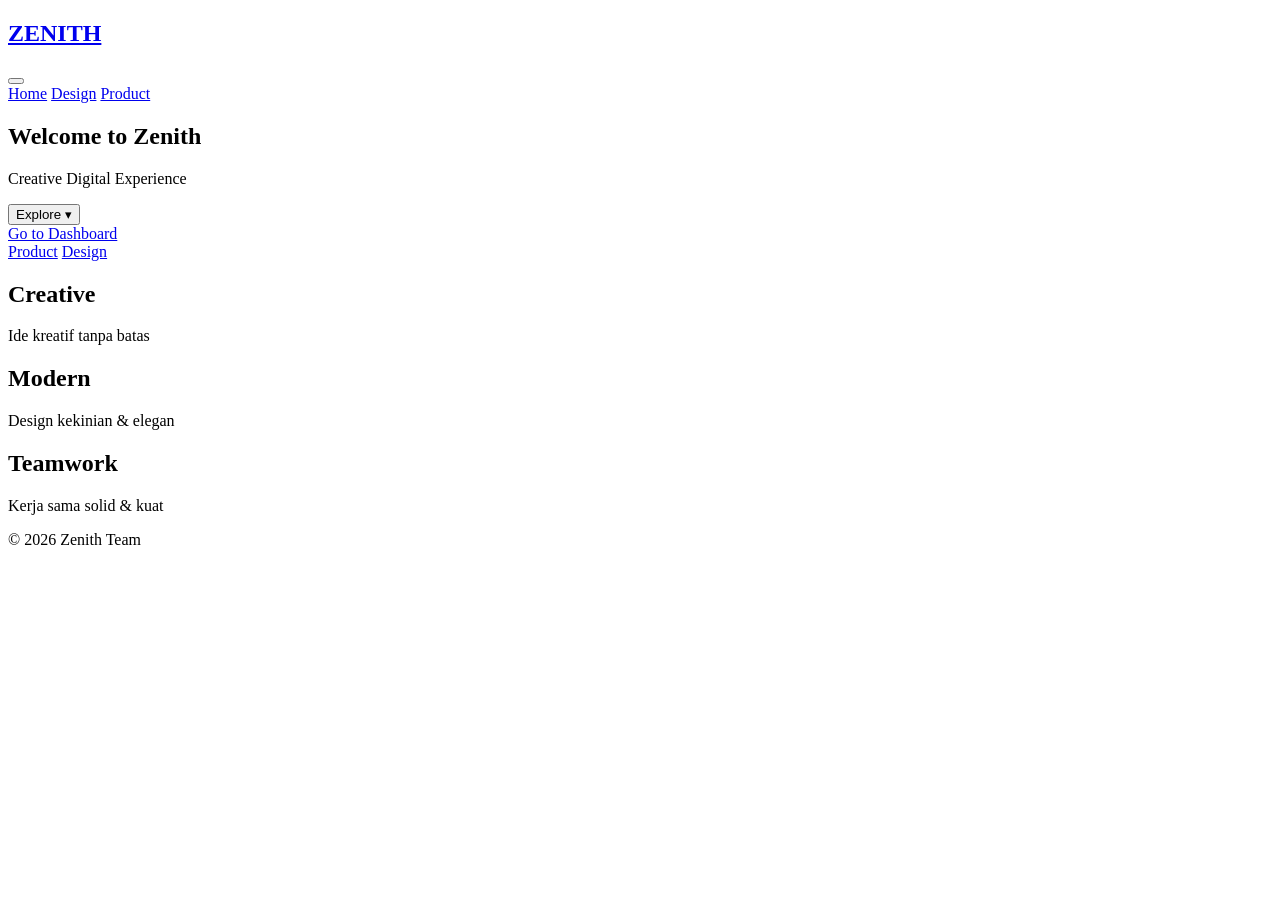
==== dashboard.html @ 497dcad2 "Add files via upload" ====
<!DOCTYPE html>
<html lang="id">

<head>
    <meta charset="UTF-8">
    <meta name="viewport" content="width=device-width, initial-scale=1.0">
    <title>Zenith Website</title>

    <link href="https://fonts.googleapis.com/css2?family=Poppins:wght@300;400;600&display=swap" rel="stylesheet">
    <link rel="stylesheet" href="css/dashboard.css">
</head>

<body>

    <nav>
        <a href="dashboard.html" class="brand-logo">
            <h1>ZENITH</h1>
        </a>
        
        <button class="menu-toggle" id="menuToggle" aria-label="Toggle navigation">
            <span class="bar"></span>
            <span class="bar"></span>
            <span class="bar"></span>
        </button>

        <div class="nav-links" id="navLinks">
            <a href="dashboard.html">Home</a>
            <a href="design.html">Design</a>
            <a href="index.html">Product</a>
        </div>
    </nav>

    <section class="hero">
        <h1>Welcome to Zenith</h1>
        <p>Creative Digital Experience</p>

        <div class="dropdown">
            <button class="btn" id="dropBtn">
                Explore <span class="arrow">&#9662;</span>
            </button>
            <div class="dropdown-content" id="myDropdown">
                <a href="dashboard.html">Go to Dashboard</a>
                <div class="dropdown-divider"></div>
                <a href="index.html">Product</a>
                <a href="design.html">Design</a>
            </div>
        </div>
    </section>

    <div class="container">
        <div class="card">
            <h2>Creative</h2>
            <p>Ide kreatif tanpa batas</p>
        </div>

        <div class="card">
            <h2>Modern</h2>
            <p>Design kekinian & elegan</p>
        </div>

        <div class="card">
            <h2>Teamwork</h2>
            <p>Kerja sama solid & kuat</p>
        </div>
    </div>

    <footer>
        <p>&copy; 2026 Zenith Team</p>
    </footer>

    <script>
        // --- 1. OTOMATIS DETEKSI HALAMAN AKTIF ---
        // Kode ini membaca URL browser dan otomatis menyalakan menu yang sesuai
        const currentUrl = window.location.pathname;
        const navLinksArray = document.querySelectorAll('nav .nav-links a');
        
        navLinksArray.forEach(link => {
            const hrefAttr = link.getAttribute('href');
            if (currentUrl.endsWith(hrefAttr) || (hrefAttr === 'dashboard.html' && currentUrl === '/')) {
                link.classList.add('active');
            }
        });

        // --- 2. LOGIKA DROPDOWN "EXPLORE" ---
        const dropBtn = document.getElementById("dropBtn");
        const myDropdown = document.getElementById("myDropdown");

        dropBtn.addEventListener("click", function(event) {
            event.stopPropagation();
            myDropdown.classList.toggle("show");
            dropBtn.classList.toggle("active");
        });

        // --- 3. LOGIKA HAMBURGER MENU (MOBILE) ---
        const menuToggle = document.getElementById("menuToggle");
        const navLinks = document.getElementById("navLinks");

        menuToggle.addEventListener("click", function(event) {
            event.stopPropagation();
            menuToggle.classList.toggle("active");
            navLinks.classList.toggle("active");
        });

        // --- 4. KLIK DI LUAR UNTUK MENUTUP ELEMEN ---
        window.addEventListener("click", function(event) {
            // Tutup Dropdown jika klik di luar area dropdown
            if (!myDropdown.contains(event.target) && event.target !== dropBtn) {
                myDropdown.classList.remove("show");
                dropBtn.classList.remove("active");
            }
            // Tutup Hamburger Menu jika klik di luar area navbar
            if (!navLinks.contains(event.target) && !menuToggle.contains(event.target)) {
                menuToggle.classList.remove("active");
                navLinks.classList.remove("active");
            }
        });
    </script>

</body>
</html>
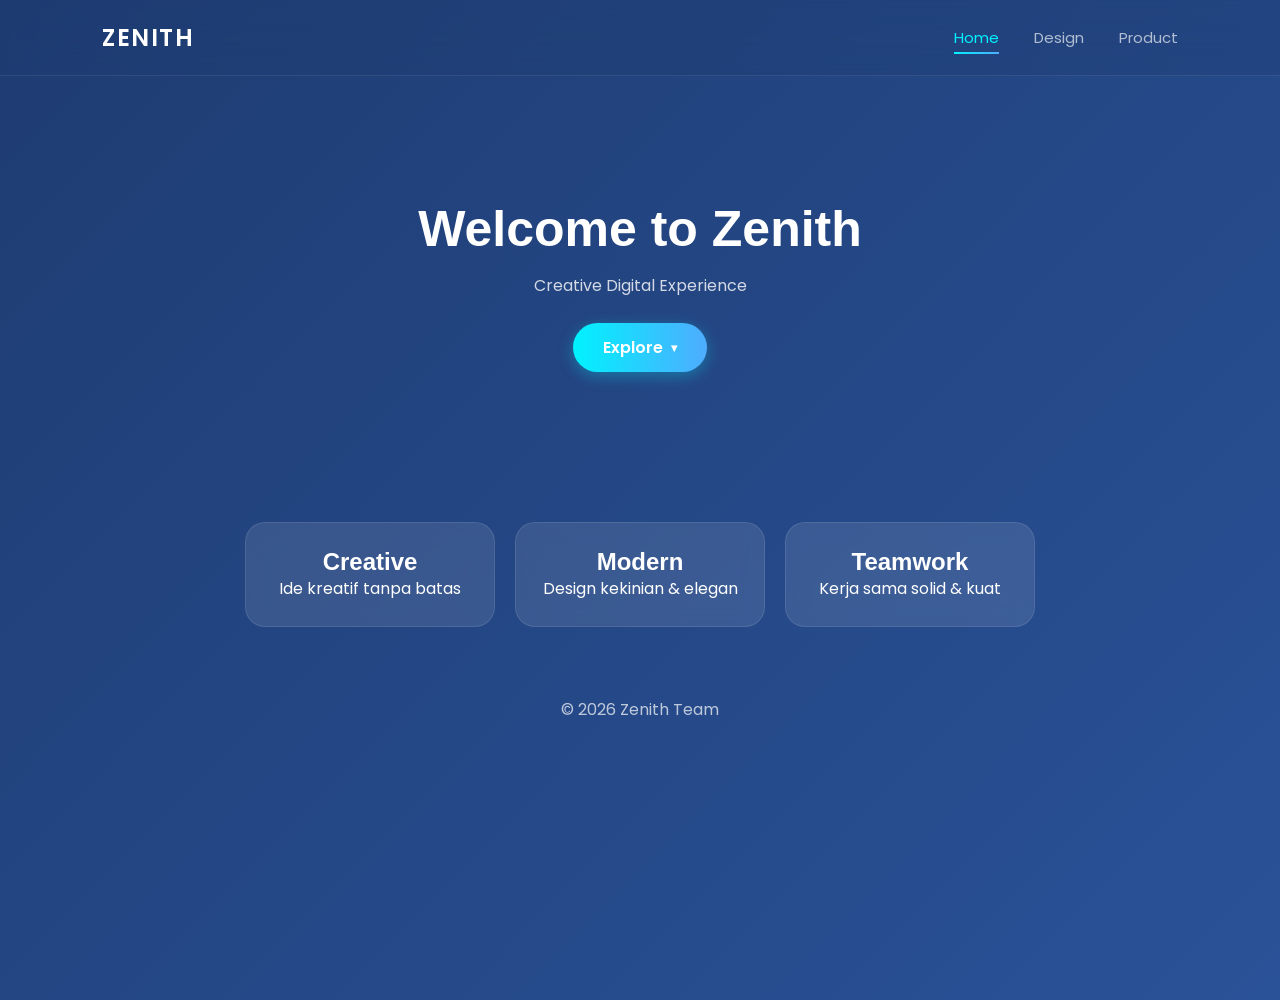
==== commit f3f5f2e3: "Update dashboard.html" ====
--- a/dashboard.html
+++ b/dashboard.html
@@ -7,7 +7,7 @@
     <title>Zenith Website</title>
 
     <link href="https://fonts.googleapis.com/css2?family=Poppins:wght@300;400;600&display=swap" rel="stylesheet">
-    <link rel="stylesheet" href="css/dashboard.css">
+    <link rel="stylesheet" href="dashboard.css">
 </head>
 
 <body>
@@ -117,4 +117,4 @@
     </script>
 
 </body>
-</html>+</html>
--- a/dashboard.css
+++ b/dashboard.css
@@ -0,0 +1,302 @@
+/* --- RESET & BASE STYLES --- */
+* {
+    margin: 0;
+    padding: 0;
+    box-sizing: border-box;
+    font-family: 'Poppins', sans-serif;
+}
+
+body {
+    background: linear-gradient(135deg, #1e3c72, #2a5298);
+    color: white;
+    min-height: 100vh;
+}
+
+/* --- MODERN NAVBAR WITH GLASSMORPHISM --- */
+nav {
+    display: flex;
+    justify-content: space-between;
+    align-items: center;
+    padding: 20px 8%;
+    position: fixed; /* Membuat navbar melayang tetap di atas */
+    top: 0;
+    left: 0;
+    width: 100%;
+    z-index: 1000;
+    background: rgba(30, 60, 114, 0.3); 
+    backdrop-filter: blur(15px);
+    -webkit-backdrop-filter: blur(15px);
+    border-bottom: 1px solid rgba(255, 255, 255, 0.08);
+    transition: all 0.4s ease;
+}
+
+nav .brand-logo {
+    text-decoration: none;
+}
+
+/* Logo Putih Solid Bersih */
+nav h1 {
+    font-weight: 600;
+    letter-spacing: 1.5px;
+    color: #ffffff; 
+}
+
+nav .nav-links {
+    display: flex;
+    align-items: center;
+}
+
+nav .nav-links a {
+    margin-left: 35px;
+    text-decoration: none;
+    color: rgba(255, 255, 255, 0.65); /* Sedikit redup saat tidak aktif agar kontras bagus */
+    transition: color 0.3s ease;
+    font-size: 15px;
+    font-weight: 400;
+    position: relative;
+    padding: 5px 0;
+}
+
+/* Efek garis bawah animasi saat menu di-hover atau aktif */
+nav .nav-links a::after {
+    content: '';
+    position: absolute;
+    bottom: 0;
+    left: 0;
+    width: 0;
+    height: 2px;
+    background: linear-gradient(90deg, #00f2fe, #4facfe);
+    transition: width 0.3s ease;
+}
+
+nav .nav-links a:hover::after,
+nav .nav-links a.active::after {
+    width: 100%;
+}
+
+nav .nav-links a:hover,
+nav .nav-links a.active {
+    color: #00f2fe; /* Menyala biru cyan terang saat aktif */
+}
+
+/* Tombol Hamburger (Default Tersembunyi di Desktop) */
+.menu-toggle {
+    display: none;
+    flex-direction: column;
+    justify-content: space-between;
+    width: 24px;
+    height: 18px;
+    background: transparent;
+    border: none;
+    cursor: pointer;
+    z-index: 1001;
+}
+
+.menu-toggle .bar {
+    height: 2px;
+    width: 100%;
+    background-color: white;
+    border-radius: 5px;
+    transition: all 0.3s ease;
+}
+
+/* --- HERO SECTION --- */
+.hero {
+    margin-top: 100px; /* Jarak aman agar konten tidak tertutup navbar fixed */
+    text-align: center;
+    padding: 100px 20px;
+    animation: fadeIn 1.5s ease;
+}
+
+.hero h1 {
+    font-size: 50px;
+}
+
+.hero p {
+    margin: 15px 0 25px 0;
+    opacity: 0.8;
+}
+
+/* --- DROPDOWN DESIGN --- */
+.dropdown {
+    position: relative;
+    display: inline-block;
+}
+
+.btn {
+    padding: 12px 30px;
+    border: none;
+    border-radius: 25px;
+    background: linear-gradient(90deg, #00f2fe, #4facfe);
+    color: white;
+    font-weight: 600;
+    font-size: 16px;
+    cursor: pointer;
+    transition: 0.3s;
+    display: inline-flex;
+    align-items: center;
+    gap: 8px;
+    box-shadow: 0 4px 15px rgba(0, 242, 254, 0.3);
+}
+
+.btn:hover {
+    transform: scale(1.05);
+    box-shadow: 0 6px 20px rgba(0, 242, 254, 0.5);
+}
+
+.arrow {
+    font-size: 12px;
+    transition: transform 0.3s ease;
+}
+
+.btn.active .arrow {
+    transform: rotate(180deg);
+}
+
+.dropdown-content {
+    display: none;
+    position: absolute;
+    top: 125%;
+    left: 50%;
+    transform: translateX(-50%);
+    background: rgba(255, 255, 255, 0.08);
+    backdrop-filter: blur(15px);
+    -webkit-backdrop-filter: blur(15px);
+    min-width: 220px;
+    border: 1px solid rgba(255, 255, 255, 0.2);
+    border-radius: 18px;
+    box-shadow: 0 15px 30px rgba(0, 0, 0, 0.25);
+    z-index: 100;
+    overflow: hidden;
+    padding: 6px;
+    opacity: 0;
+    transition: opacity 0.3s ease, top 0.3s ease;
+}
+
+.dropdown-content.show {
+    display: block;
+    opacity: 1;
+    top: 115%;
+    animation: popUp 0.3s cubic-bezier(0.175, 0.885, 0.32, 1.275);
+}
+
+.dropdown-content a {
+    color: white;
+    padding: 12px 16px;
+    text-decoration: none;
+    display: block;
+    font-size: 14px;
+    text-align: left;
+    border-radius: 12px;
+    transition: 0.25s;
+    margin-left: 0;
+}
+
+.dropdown-content a:hover {
+    background: rgba(255, 255, 255, 0.15);
+    color: #00f2fe;
+    transform: translateX(4px);
+}
+
+.dropdown-divider {
+    height: 1px;
+    background: rgba(255, 255, 255, 0.1);
+    margin: 6px 8px;
+}
+
+/* --- CARDS CONTAINER --- */
+.container {
+    display: flex;
+    justify-content: center;
+    gap: 20px;
+    padding: 50px;
+    flex-wrap: wrap;
+}
+
+.card {
+    background: rgba(255, 255, 255, 0.1);
+    backdrop-filter: blur(10px);
+    -webkit-backdrop-filter: blur(10px);
+    border: 1px solid rgba(255, 255, 255, 0.1);
+    padding: 25px;
+    width: 250px;
+    border-radius: 20px;
+    text-align: center;
+    transition: 0.4s;
+}
+
+.card:hover {
+    transform: translateY(-10px) scale(1.05);
+    background: rgba(255, 255, 255, 0.2);
+    border-color: rgba(0, 242, 254, 0.3);
+}
+
+/* --- FOOTER --- */
+footer {
+    text-align: center;
+    padding: 20px;
+    opacity: 0.7;
+}
+
+/* --- ANIMATIONS --- */
+@keyframes fadeIn {
+    from { opacity: 0; transform: translateY(30px); }
+    to { opacity: 1; transform: translateY(0); }
+}
+
+@keyframes popUp {
+    from { opacity: 0; transform: translateX(-50%) scale(0.92); }
+    to { opacity: 1; transform: translateX(-50%) scale(1); }
+}
+
+/* --- MEDIA QUERIES (RESPONSIVE RESPONS HP) --- */
+@media(max-width: 768px) {
+    .hero h1 { font-size: 32px; }
+    
+    nav { 
+        padding: 15px 6%; 
+    }
+
+    .menu-toggle {
+        display: flex; /* Memunculkan Hamburger Menu di HP */
+    }
+
+    /* Animasi Hamburger Menjadi Simbol X */
+    .menu-toggle.active .bar:nth-child(1) {
+        transform: translateY(8px) rotate(45deg);
+    }
+    .menu-toggle.active .bar:nth-child(2) {
+        opacity: 0;
+    }
+    .menu-toggle.active .bar:nth-child(3) {
+        transform: translateY(-8px) rotate(-45deg);
+    }
+
+    /* Mengubah susunan menu horizontal menjadi Menu Slide-In Samping */
+    nav .nav-links {
+        position: fixed;
+        top: 0;
+        right: -100%; /* Sembunyi sebelum diklik */
+        flex-direction: column;
+        justify-content: center;
+        align-items: center;
+        width: 75%;
+        height: 100vh;
+        background: rgba(18, 38, 74, 0.96);
+        backdrop-filter: blur(25px);
+        -webkit-backdrop-filter: blur(25px);
+        gap: 35px;
+        transition: right 0.4s cubic-bezier(0.85, 0, 0.15, 1);
+        box-shadow: -10px 0 30px rgba(0,0,0,0.3);
+    }
+
+    /* Menampilkan menu panel saat aktif */
+    nav .nav-links.active {
+        right: 0;
+    }
+
+    nav .nav-links a {
+        margin-left: 0;
+        font-size: 20px;
+    }
+}
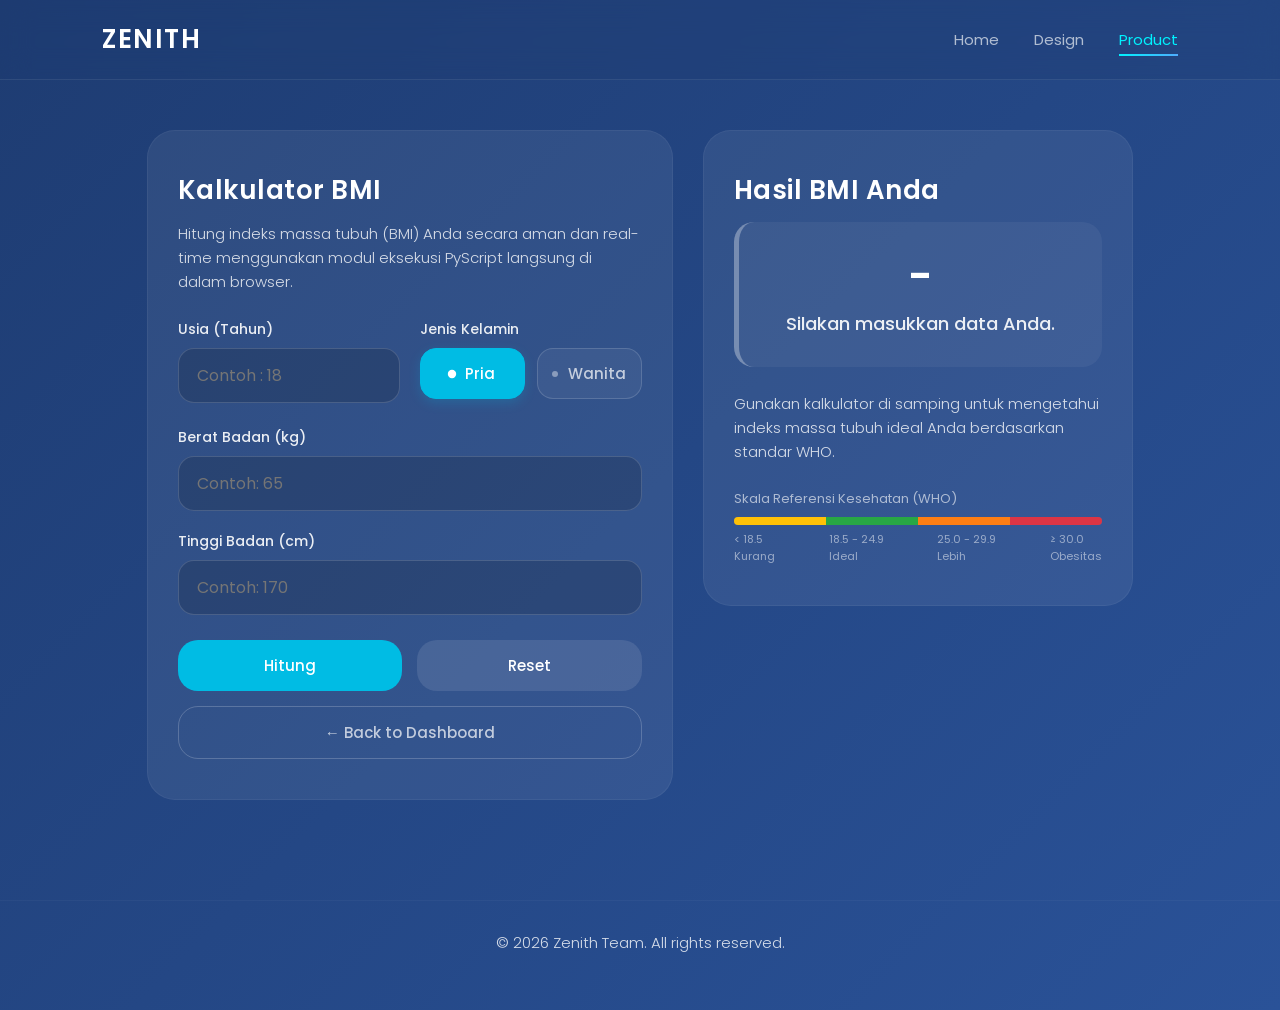
==== commit 6fd67005: "Update dashboard.html" ====
--- a/dashboard.html
+++ b/dashboard.html
@@ -1,13 +1,14 @@
 <!DOCTYPE html>
 <html lang="id">
-
 <head>
     <meta charset="UTF-8">
     <meta name="viewport" content="width=device-width, initial-scale=1.0">
     <title>Zenith Website</title>
-
-    <link href="https://fonts.googleapis.com/css2?family=Poppins:wght@300;400;600&display=swap" rel="stylesheet">
-    <link rel="stylesheet" href="dashboard.css">
+    <link href="https://fonts.googleapis.com/css2?family=Poppins:wght@300;400;500;600&display=swap" rel="stylesheet">
+    
+    <link rel="stylesheet" href="https://pyscript.net/releases/2024.1.1/core.css" />
+    <link rel="stylesheet" href="index.css">
+    <script type="module" src="https://pyscript.net/releases/2024.1.1/core.js"></script>
 </head>
 
 <body>
@@ -24,74 +25,107 @@
         </button>
 
         <div class="nav-links" id="navLinks">
-            <a href="dashboard.html">Home</a>
+            <a href="index.html">Home</a>
             <a href="design.html">Design</a>
-            <a href="index.html">Product</a>
+            <a href="dashboard.html">Product</a>
         </div>
     </nav>
 
-    <section class="hero">
-        <h1>Welcome to Zenith</h1>
-        <p>Creative Digital Experience</p>
+    <main>
+        <div>
+            <section>
+                <h2>Kalkulator BMI</h2>
+                <p>Hitung indeks massa tubuh (BMI) Anda secara aman dan real-time menggunakan modul eksekusi PyScript langsung di dalam browser.</p>
+                <form onsubmit="return false;">
+                    
+                    <div class="form-row-parallel">
+                        <div class="form-group">
+                            <label for="input-usia">Usia (Tahun)</label>
+                            <input type="number" id="input-usia" placeholder="Contoh : 18" min="18" max="120">
+                        </div>
 
-        <div class="dropdown">
-            <button class="btn" id="dropBtn">
-                Explore <span class="arrow">&#9662;</span>
-            </button>
-            <div class="dropdown-content" id="myDropdown">
-                <a href="dashboard.html">Go to Dashboard</a>
-                <div class="dropdown-divider"></div>
-                <a href="index.html">Product</a>
-                <a href="design.html">Design</a>
-            </div>
-        </div>
-    </section>
+                        <div class="form-group">
+                            <label>Jenis Kelamin</label>
+                            <div class="gender-card-group">
+                                <label class="gender-card-label">
+                                    <input type="radio" name="gender" id="gender-pria" value="pria" checked>
+                                    <div class="gender-card-custom">Pria</div>
+                                </label>
+                                <label class="gender-card-label">
+                                    <input type="radio" name="gender" id="gender-wanita" value="wanita">
+                                    <div class="gender-card-custom">Wanita</div>
+                                </label>
+                            </div>
+                        </div>
+                    </div>
+                    
+                    <div class="form-group">
+                        <label for="input-berat-badan">Berat Badan (kg)</label>
+                        <input type="number" id="input-berat-badan" placeholder="Contoh: 65" min="1">
+                    </div>
 
-    <div class="container">
-        <div class="card">
-            <h2>Creative</h2>
-            <p>Ide kreatif tanpa batas</p>
+                    <div class="form-group">
+                        <label for="input-tinggi-badan">Tinggi Badan (cm)</label>
+                        <input type="number" id="input-tinggi-badan" placeholder="Contoh: 170" min="1">
+                    </div>
+
+                    <div class="btn-container">
+                        <button type="button" class="btn btn-primary" py-click="calculate_bmi">Hitung</button> 
+                        <button type="button" class="btn btn-secondary" py-click="reset_form">Reset</button> 
+                    </div>
+
+                    <div class="navigation-container">
+                        <a href="index.html" class="btn btn-outline-dashboard">&larr; Back to Dashboard</a>
+                    </div>
+                </form>
+            </section>
         </div>
 
-        <div class="card">
-            <h2>Modern</h2>
-            <p>Design kekinian & elegan</p>
+        <div>
+            <section>
+                <h2>Hasil BMI Anda</h2>
+                <div class="result-box" id="result-card">
+                    <div class="result-bmi" id="result-bmi">-</div>
+                    <div class="result-status" id="result-status">Silakan masukkan data Anda.</div>
+                </div>
+                <p id="result-desc">Gunakan kalkulator di samping untuk mengetahui indeks massa tubuh ideal Anda berdasarkan standar WHO.</p>
+                
+                <div class="who-scale">
+                    <div class="scale-title">Skala Referensi Kesehatan (WHO)</div>
+                    <div class="scale-bar">
+                        <div class="bar-segment bg-under"></div>
+                        <div class="bar-segment bg-ideal"></div>
+                        <div class="bar-segment bg-over"></div>
+                        <div class="bar-segment bg-obese"></div>
+                    </div>
+                    <div class="scale-labels">
+                        <span>&lt; 18.5<br>Kurang</span>
+                        <span>18.5 - 24.9<br>Ideal</span>
+                        <span>25.0 - 29.9<br>Lebih</span>
+                        <span>&ge; 30.0<br>Obesitas</span>
+                    </div>
+                </div>
+            </section>
         </div>
-
-        <div class="card">
-            <h2>Teamwork</h2>
-            <p>Kerja sama solid & kuat</p>
-        </div>
-    </div>
+    </main>
 
     <footer>
-        <p>&copy; 2026 Zenith Team</p>
+        <p>&copy; 2026 Zenith Team. All rights reserved.</p>
     </footer>
 
     <script>
         // --- 1. OTOMATIS DETEKSI HALAMAN AKTIF ---
-        // Kode ini membaca URL browser dan otomatis menyalakan menu yang sesuai
         const currentUrl = window.location.pathname;
         const navLinksArray = document.querySelectorAll('nav .nav-links a');
         
         navLinksArray.forEach(link => {
             const hrefAttr = link.getAttribute('href');
-            if (currentUrl.endsWith(hrefAttr) || (hrefAttr === 'dashboard.html' && currentUrl === '/')) {
+            if (currentUrl.endsWith(hrefAttr)) {
                 link.classList.add('active');
             }
         });
 
-        // --- 2. LOGIKA DROPDOWN "EXPLORE" ---
-        const dropBtn = document.getElementById("dropBtn");
-        const myDropdown = document.getElementById("myDropdown");
-
-        dropBtn.addEventListener("click", function(event) {
-            event.stopPropagation();
-            myDropdown.classList.toggle("show");
-            dropBtn.classList.toggle("active");
-        });
-
-        // --- 3. LOGIKA HAMBURGER MENU (MOBILE) ---
+        // --- 2. LOGIKA HAMBURGER MENU (MOBILE) ---
         const menuToggle = document.getElementById("menuToggle");
         const navLinks = document.getElementById("navLinks");
 
@@ -101,14 +135,8 @@
             navLinks.classList.toggle("active");
         });
 
-        // --- 4. KLIK DI LUAR UNTUK MENUTUP ELEMEN ---
+        // --- 3. KLIK DI LUAR UNTUK MENUTUP NAVBAR MOBILE ---
         window.addEventListener("click", function(event) {
-            // Tutup Dropdown jika klik di luar area dropdown
-            if (!myDropdown.contains(event.target) && event.target !== dropBtn) {
-                myDropdown.classList.remove("show");
-                dropBtn.classList.remove("active");
-            }
-            // Tutup Hamburger Menu jika klik di luar area navbar
             if (!navLinks.contains(event.target) && !menuToggle.contains(event.target)) {
                 menuToggle.classList.remove("active");
                 navLinks.classList.remove("active");
@@ -116,5 +144,6 @@
         });
     </script>
 
+    <script type="py" src="app.py"></script>
 </body>
 </html>
--- a/index.css
+++ b/index.css
@@ -0,0 +1,460 @@
+/* --- RESET & BASE STYLES --- */
+* {
+    margin: 0;
+    padding: 0;
+    box-sizing: border-box;
+    font-family: 'Poppins', sans-serif;
+}
+
+body {
+    background: linear-gradient(135deg, #1e3c72, #2a5298);
+    color: #ffffff;
+    min-height: 100vh;
+    display: flex;
+    flex-direction: column;
+    overflow-x: hidden;
+}
+
+/* --- MODERN NAVBAR WITH GLASSMORPHISM --- */
+nav {
+    display: flex;
+    justify-content: space-between;
+    align-items: center;
+    padding: 20px 8%;
+    position: fixed; /* Membuat navbar melayang tetap di atas */
+    top: 0;
+    left: 0;
+    width: 100%;
+    z-index: 1000;
+    background: rgba(30, 60, 114, 0.3); 
+    backdrop-filter: blur(15px);
+    -webkit-backdrop-filter: blur(15px);
+    border-bottom: 1px solid rgba(255, 255, 255, 0.08);
+    transition: all 0.4s ease;
+}
+
+nav .brand-logo {
+    text-decoration: none;
+    transition: opacity 0.2s ease;
+}
+
+nav .brand-logo:hover {
+    opacity: 0.85;
+}
+
+/* Logo Putih Solid Bersih */
+nav h1 {
+    font-weight: 600;
+    letter-spacing: 1.5px;
+    font-size: 26px;
+    color: #ffffff; 
+}
+
+nav .nav-links {
+    display: flex;
+    align-items: center;
+}
+
+nav .nav-links a {
+    margin-left: 35px;
+    text-decoration: none;
+    color: rgba(255, 255, 255, 0.65); /* Sedikit redup saat tidak aktif */
+    transition: color 0.3s ease;
+    font-size: 15px;
+    font-weight: 400;
+    position: relative;
+    padding: 5px 0;
+}
+
+/* Efek garis bawah animasi saat menu di-hover atau aktif */
+nav .nav-links a::after {
+    content: '';
+    position: absolute;
+    bottom: 0;
+    left: 0;
+    width: 0;
+    height: 2px;
+    background: linear-gradient(90deg, #00f2fe, #4facfe);
+    transition: width 0.3s ease;
+}
+
+nav .nav-links a:hover::after,
+nav .nav-links a.active::after {
+    width: 100%;
+}
+
+nav .nav-links a:hover,
+nav .nav-links a.active {
+    color: #00f2fe; /* Menyala biru cyan terang saat aktif */
+}
+
+/* Tombol Hamburger (Tersembunyi di Desktop) */
+.menu-toggle {
+    display: none;
+    flex-direction: column;
+    justify-content: space-between;
+    width: 24px;
+    height: 18px;
+    background: transparent;
+    border: none;
+    cursor: pointer;
+    z-index: 1001;
+}
+
+.menu-toggle .bar {
+    height: 2px;
+    width: 100%;
+    background-color: white;
+    border-radius: 5px;
+    transition: all 0.3s ease;
+}
+
+/* --- MAIN LAYOUT GRID --- */
+main {
+    flex: 1;
+    width: 100%;
+    max-width: 1140px;
+    margin: 100px auto 0 auto; /* Margin top agar tidak tertutup navbar fixed */
+    padding: 30px 6% 60px 6%;
+    display: grid;
+    grid-template-columns: 1.1fr 0.9fr;
+    gap: 30px;
+    align-items: start;
+}
+
+/* Container Section Flat Transparan Premium */
+section {
+    background: rgba(255, 255, 255, 0.07);
+    padding: 40px 30px;
+    border-radius: 28px;
+    border: 1px solid rgba(255, 255, 255, 0.05);
+    transition: background 0.2s ease;
+}
+
+section:hover {
+    background: rgba(255, 255, 255, 0.1);
+}
+
+h2 {
+    font-weight: 600;
+    margin-bottom: 12px;
+    color: #ffffff;
+    font-size: 26px;
+    letter-spacing: 0.5px;
+}
+
+p {
+    font-weight: 300;
+    line-height: 1.6;
+    margin-bottom: 25px;
+    color: rgba(255, 255, 255, 0.8);
+    font-size: 15px;
+}
+
+/* Form Controls */
+.form-row-parallel {
+    display: flex;
+    gap: 20px;
+}
+
+.form-group {
+    margin-bottom: 20px;
+    flex: 1;
+}
+
+.form-group label {
+    display: block;
+    margin-bottom: 8px;
+    font-size: 14px;
+    font-weight: 500;
+    color: rgba(255, 255, 255, 0.9);
+}
+
+/* Input Number Styling */
+input[type="number"] {
+    width: 100%;
+    padding: 14px 18px;
+    border-radius: 16px;
+    border: 1px solid rgba(255, 255, 255, 0.15);
+    background: rgba(0, 0, 0, 0.15);
+    color: white;
+    font-size: 16px;
+    outline: none;
+    transition: border-color 0.2s;
+}
+
+input[type="number"]:focus {
+    border-color: #00bce4;
+}
+
+/* Gender Selector Custom */
+.gender-card-group {
+    display: flex;
+    gap: 12px;
+}
+
+.gender-card-label {
+    flex: 1;
+    position: relative;
+    cursor: pointer;
+}
+
+.gender-card-label input[type="radio"] {
+    position: absolute;
+    opacity: 0;
+    width: 0;
+    height: 0;
+}
+
+.gender-card-custom {
+    display: flex;
+    align-items: center;
+    justify-content: center;
+    gap: 10px;
+    padding: 13px;
+    background: rgba(255, 255, 255, 0.05);
+    border: 1px solid rgba(255, 255, 255, 0.15);
+    border-radius: 16px;
+    font-size: 15px;
+    color: rgba(255, 255, 255, 0.7);
+    transition: all 0.2s ease;
+}
+
+.gender-card-label:hover .gender-card-custom {
+    background: rgba(255, 255, 255, 0.1);
+    border-color: rgba(255, 255, 255, 0.3);
+    color: #ffffff;
+}
+
+.gender-card-label input[type="radio"]:checked + .gender-card-custom {
+    background: #00bce4;
+    border-color: #00bce4;
+    color: #ffffff;
+    font-weight: 500;
+    box-shadow: 0 4px 12px rgba(0, 188, 228, 0.2);
+}
+
+.gender-card-custom::before {
+    content: '';
+    width: 6px;
+    height: 6px;
+    border-radius: 50%;
+    background: rgba(255, 255, 255, 0.4);
+    transition: transform 0.2s, background 0.2s;
+}
+
+.gender-card-label input[type="radio"]:checked + .gender-card-custom::before {
+    background: #ffffff;
+    transform: scale(1.4);
+}
+
+/* Buttons Styling */
+.btn-container {
+    display: flex;
+    gap: 15px;
+    margin-top: 25px;
+}
+
+.navigation-container {
+    margin-top: 15px;
+    display: flex;
+}
+
+.btn {
+    flex: 1;
+    padding: 14px 24px;
+    border: none;
+    border-radius: 20px;
+    font-weight: 500;
+    cursor: pointer;
+    transition: all 0.2s ease, transform 0.1s;
+    font-size: 15px;
+    display: inline-flex;
+    justify-content: center;
+    align-items: center;
+    text-decoration: none;
+}
+
+.btn:active {
+    transform: scale(0.98);
+}
+
+.btn-primary {
+    background: #00bce4;
+    color: white;
+}
+
+.btn-primary:hover {
+    background: #00a8cc;
+}
+
+.btn-secondary {
+    background: rgba(255, 255, 255, 0.1);
+    color: white;
+}
+
+.btn-secondary:hover {
+    background: rgba(255, 255, 255, 0.15);
+}
+
+.btn-outline-dashboard {
+    background: transparent;
+    color: rgba(255, 255, 255, 0.7);
+    border: 1px solid rgba(255, 255, 255, 0.2);
+}
+
+.btn-outline-dashboard:hover {
+    background: rgba(255, 255, 255, 0.05);
+    color: #ffffff;
+    border-color: rgba(255, 255, 255, 0.5);
+}
+
+/* Result Area */
+.result-box {
+    background: rgba(255, 255, 255, 0.05);
+    border-left: 5px solid rgba(255, 255, 255, 0.3);
+    padding: 30px 25px;
+    border-radius: 20px;
+    margin-bottom: 25px;
+    min-height: 125px;
+    display: flex;
+    flex-direction: column;
+    justify-content: center;
+    text-align: center;
+    transition: all 0.3s ease;
+}
+
+.result-bmi {
+    font-size: 42px;
+    font-weight: 600;
+    color: #ffffff;
+    line-height: 1.2;
+}
+
+.result-status {
+    font-size: 18px;
+    margin-top: 8px;
+    font-weight: 500;
+    color: rgba(255, 255, 255, 0.9);
+}
+
+/* Bar Status WHO */
+.who-scale {
+    margin-top: 25px;
+}
+.scale-title {
+    font-size: 13px;
+    color: rgba(255, 255, 255, 0.6);
+    margin-bottom: 8px;
+    font-weight: 400;
+}
+.scale-bar {
+    display: flex;
+    height: 8px;
+    border-radius: 4px;
+    overflow: hidden;
+    background: rgba(255, 255, 255, 0.1);
+    margin-bottom: 6px;
+}
+.bar-segment { flex: 1; }
+.bg-under { background: #ffc107; }
+.bg-ideal { background: #28a745; }
+.bg-over { background: #fd7e14; }
+.bg-obese { background: #dc3545; }
+
+.scale-labels {
+    display: flex;
+    justify-content: space-between;
+    font-size: 11px;
+    color: rgba(255, 255, 255, 0.5);
+}
+
+/* Footer */
+footer {
+    text-align: center;
+    padding: 30px 20px;
+    color: rgba(255, 255, 255, 0.4);
+    font-size: 13px;
+    border-top: 1px solid rgba(255, 255, 255, 0.03);
+    margin-top: 40px;
+}
+
+/* --- MEDIA QUERIES (RESPONSIVE) --- */
+@media(max-width: 900px) {
+    main {
+        grid-template-columns: 1fr;
+        gap: 25px;
+        margin-top: 80px;
+    }
+    section {
+        padding: 35px 25px;
+    }
+}
+
+@media(max-width: 768px) {
+    /* Konfigurasi Navbar di HP */
+    nav { 
+        padding: 15px 6%; 
+    }
+
+    .menu-toggle {
+        display: flex; /* Memunculkan Hamburger Menu di HP */
+    }
+
+    /* Animasi Hamburger Menjadi Simbol X */
+    .menu-toggle.active .bar:nth-child(1) {
+        transform: translateY(8px) rotate(45deg);
+    }
+    .menu-toggle.active .bar:nth-child(2) {
+        opacity: 0;
+    }
+    .menu-toggle.active .bar:nth-child(3) {
+        transform: translateY(-8px) rotate(-45deg);
+    }
+
+    /* Mengubah susunan menu horizontal menjadi Menu Slide-In Samping */
+    nav .nav-links {
+        position: fixed;
+        top: 0;
+        right: -100%; /* Sembunyi sebelum diklik */
+        flex-direction: column;
+        justify-content: center;
+        align-items: center;
+        width: 75%;
+        height: 100vh;
+        background: rgba(18, 38, 74, 0.96);
+        backdrop-filter: blur(25px);
+        -webkit-backdrop-filter: blur(25px);
+        gap: 35px;
+        transition: right 0.4s cubic-bezier(0.85, 0, 0.15, 1);
+        box-shadow: -10px 0 30px rgba(0,0,0,0.3);
+        padding: 0;
+    }
+
+    nav .nav-links.active {
+        right: 0;
+    }
+
+    nav .nav-links a {
+        margin-left: 0;
+        font-size: 20px;
+    }
+}
+
+@media(max-width: 600px) {
+    .form-row-parallel {
+        flex-direction: column;
+        gap: 0;
+    }
+    .gender-card-group {
+        flex-direction: column;
+        gap: 8px;
+    }
+    .btn-container {
+        flex-direction: column;
+        gap: 12px;
+    }
+    .navigation-container {
+        margin-top: 12px;
+    }
+}
